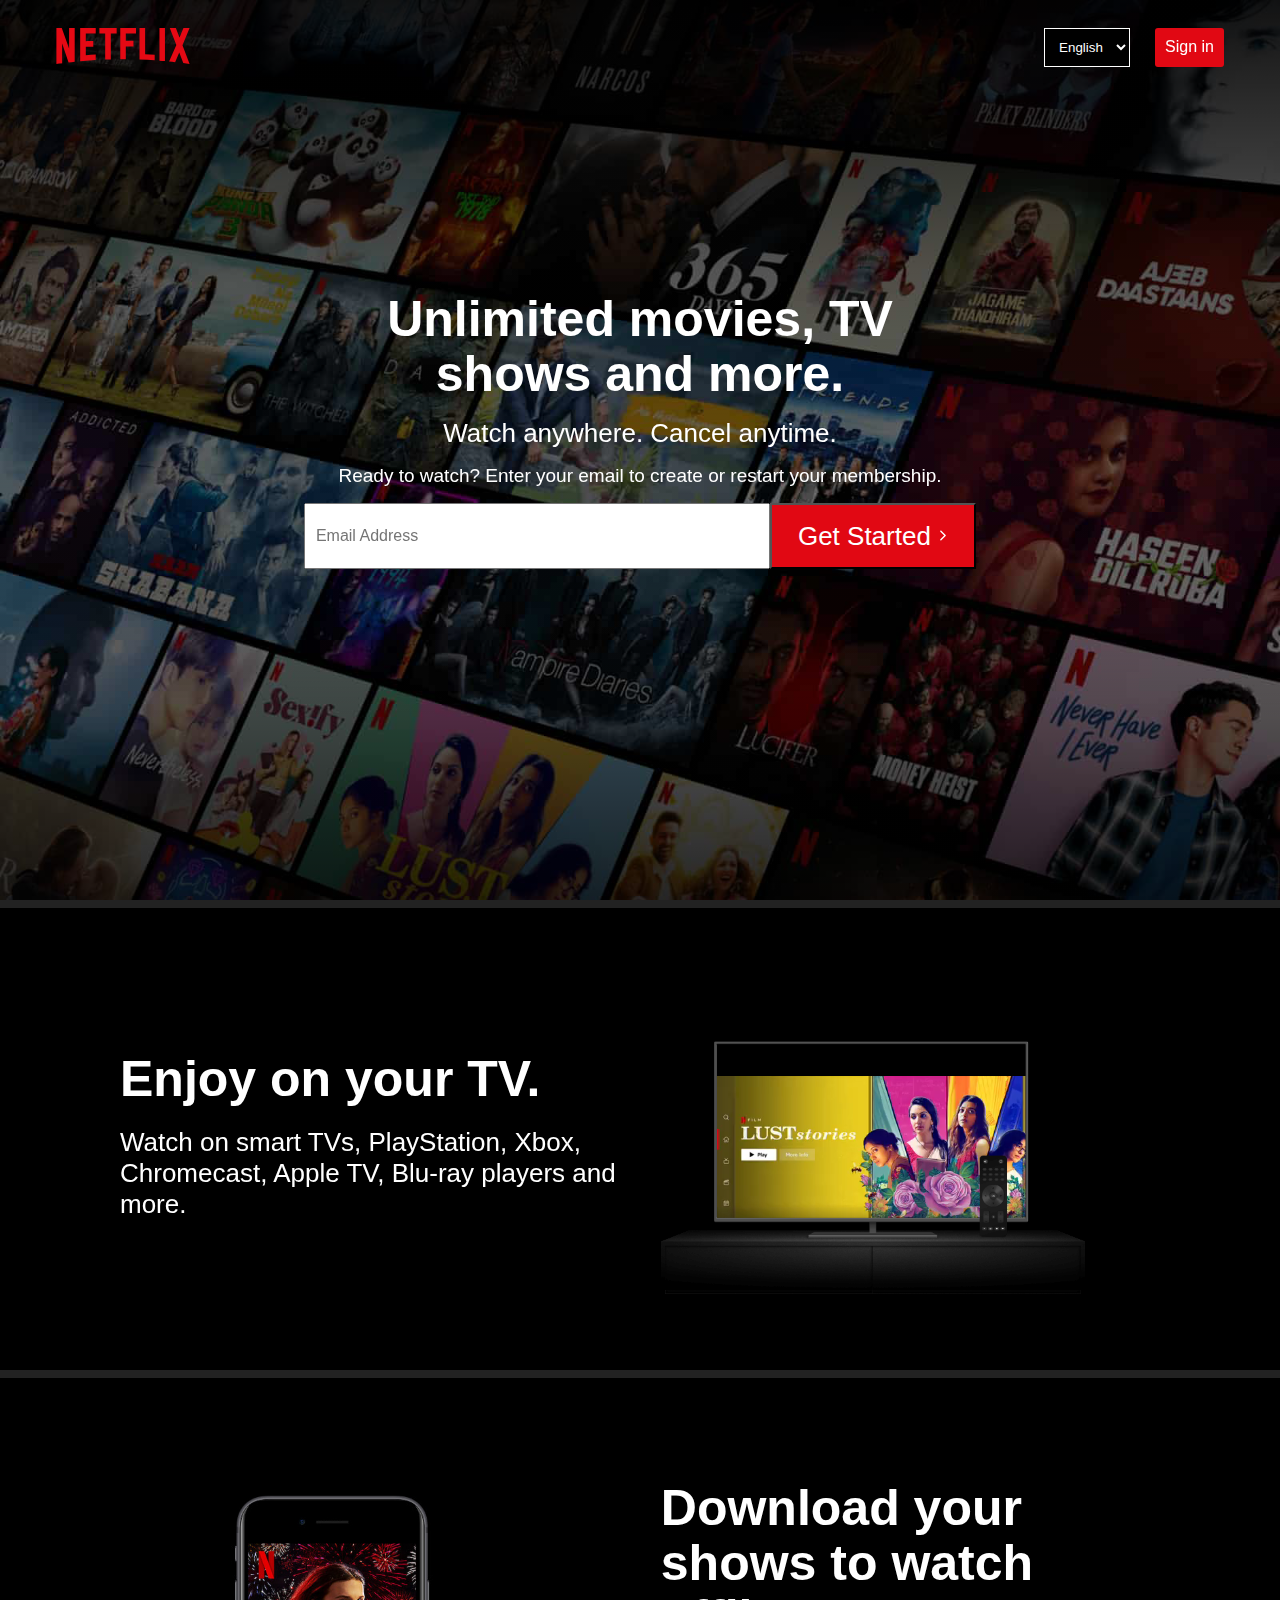
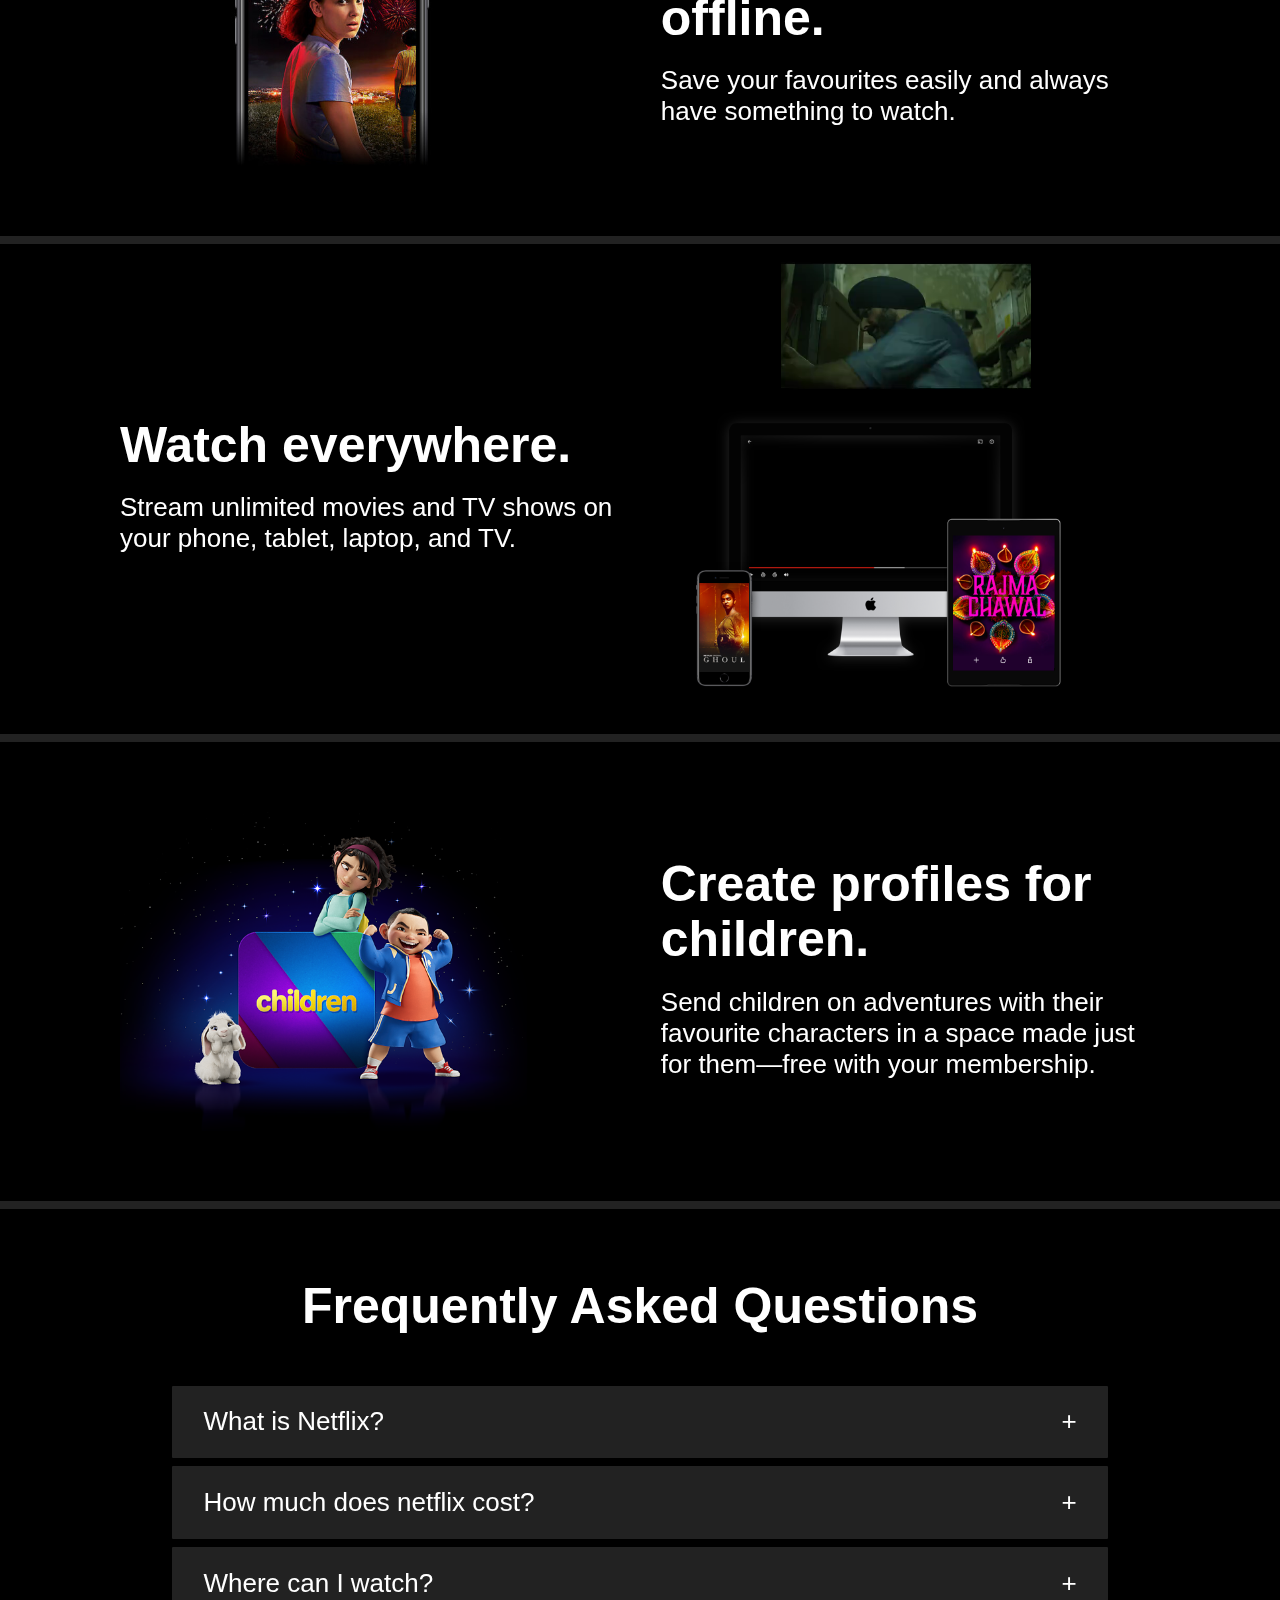
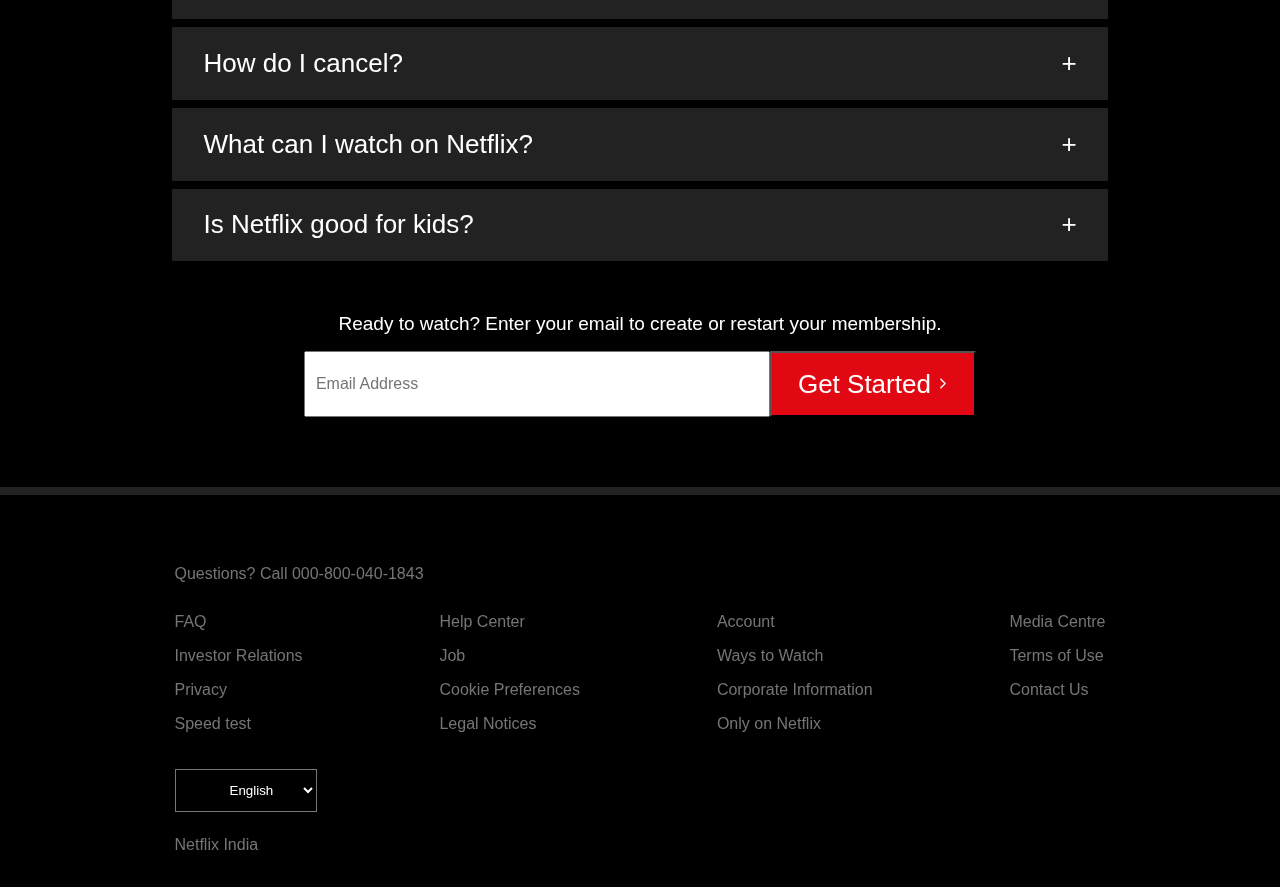
==== index.html @ d21e0068 "Cloned from mahesh-gfx.github.io, Assignment 9" ====
<!DOCTYPE html>
<html lang="en">

<head>
  <meta charset="UTF-8">
  <meta http-equiv="X-UA-Compatible" content="IE=edge">
  <meta name="viewport" content="width=device-width, initial-scale=1.0">
  <title>Netflix Clone</title>
  <link rel="icon" href="assets\favicon\nficon2016.ico" type="x-icon">
  <link rel="stylesheet" href="assets\css\app.css">
</head>

<body>
  <div class="vh-100 border-bt-8 align-center just-center" id="landing">
    <div class="flex" id="header-wrap">
      <div class="flex row space-between vw-100" id="header">
        <div class="flex logo">
          <svg viewBox="0 0 111 30" class="svg-icon" width="134px" height="36px">
            <g id="netflix-logo" width="134px" height="36px">
              <path
                d="M105.06233,14.2806261 L110.999156,30 C109.249227,29.7497422 107.500234,29.4366857 105.718437,29.1554972 L102.374168,20.4686475 L98.9371075,28.4375293 C97.2499766,28.1563408 95.5928391,28.061674 93.9057081,27.8432843 L99.9372012,14.0931671 L94.4680851,-5.68434189e-14 L99.5313525,-5.68434189e-14 L102.593495,7.87421502 L105.874965,-5.68434189e-14 L110.999156,-5.68434189e-14 L105.06233,14.2806261 Z M90.4686475,-5.68434189e-14 L85.8749649,-5.68434189e-14 L85.8749649,27.2499766 C87.3746368,27.3437061 88.9371075,27.4055675 90.4686475,27.5930265 L90.4686475,-5.68434189e-14 Z M81.9055207,26.93692 C77.7186241,26.6557316 73.5307901,26.4064111 69.250164,26.3117443 L69.250164,-5.68434189e-14 L73.9366389,-5.68434189e-14 L73.9366389,21.8745899 C76.6248008,21.9373887 79.3120255,22.1557784 81.9055207,22.2804387 L81.9055207,26.93692 Z M64.2496954,10.6561065 L64.2496954,15.3435186 L57.8442216,15.3435186 L57.8442216,25.9996251 L53.2186709,25.9996251 L53.2186709,-5.68434189e-14 L66.3436123,-5.68434189e-14 L66.3436123,4.68741213 L57.8442216,4.68741213 L57.8442216,10.6561065 L64.2496954,10.6561065 Z M45.3435186,4.68741213 L45.3435186,26.2498828 C43.7810479,26.2498828 42.1876465,26.2498828 40.6561065,26.3117443 L40.6561065,4.68741213 L35.8121661,4.68741213 L35.8121661,-5.68434189e-14 L50.2183897,-5.68434189e-14 L50.2183897,4.68741213 L45.3435186,4.68741213 Z M30.749836,15.5928391 C28.687787,15.5928391 26.2498828,15.5928391 24.4999531,15.6875059 L24.4999531,22.6562939 C27.2499766,22.4678976 30,22.2495079 32.7809542,22.1557784 L32.7809542,26.6557316 L19.812541,27.6876933 L19.812541,-5.68434189e-14 L32.7809542,-5.68434189e-14 L32.7809542,4.68741213 L24.4999531,4.68741213 L24.4999531,10.9991564 C26.3126816,10.9991564 29.0936358,10.9054269 30.749836,10.9054269 L30.749836,15.5928391 Z M4.78114163,12.9684132 L4.78114163,29.3429562 C3.09401069,29.5313525 1.59340144,29.7497422 0,30 L0,-5.68434189e-14 L4.4690224,-5.68434189e-14 L10.562377,17.0315868 L10.562377,-5.68434189e-14 L15.2497891,-5.68434189e-14 L15.2497891,28.061674 C13.5935889,28.3437998 11.906458,28.4375293 10.1246602,28.6868498 L4.78114163,12.9684132 Z">
              </path>
            </g>
          </svg>
        </div>
        <div class="flex" id="header-buttons">
          <select name="language" class="white" id="lang">
            <option value="eng">English</option>
            <option value="eng">Hindi</option>
          </select>
          <a href="" class="sign-in white">Sign in</a>
        </div>
      </div>
    </div>
    <div class="flex align-center just-center" id="get-started-card-wrap">
      <div class="flex height-auto col align-center just-center" id="get-started-card">
        <div class="flex col align-center just-center">
          <div class="unlimited white text-50-700-55">Unlimited movies, TV shows and more.</div>
          <div class="watch white text-26-400-0">Watch anywhere. Cancel anytime.</div>
          <div class="ready white">Ready to watch? Enter your email to create or restart your membership.
          </div>
        </div>
        <div class="email-form flex align-center">
          <input type="email" name="email" class="email" placeholder="Email Address">
          <button class="get-started-button text-26-400-0 white bg-red">Get Started <span><img
                src="assets\svg\arrow.svg" alt=""></span></button>
        </div>
      </div>
    </div>
  </div>

  <div class="story-card-wrap p-70-45 border-bt-8 flex ">
    <div class="story-card-content flex row align-center space-between">
      <div class="story-card-text flex col w-48">
        <div class="story-card">
          <div class="card-title text-50-700-55 white">Enjoy on your TV.</div>
          <div class="card-subtitle text-26-400-0 white">Watch on smart TVs, PlayStation, Xbox, Chromecast, Apple TV,
            Blu-ray players
            and
            more.
          </div>
        </div>
      </div>
      <div class="w-48">
        <video src="assets\video\video-tv-in-0819.m4v" class="tv-video" autoplay loop></video>
        <img class="img mw-85" src="assets/png/tv.png" id="tv">
      </div>
    </div>
  </div>

  <div class="story-card-wrap p-70-45 border-bt-8 flex row-reverse b-black">
    <div class="story-card-content flex row-reverse align-center space-between">
      <div class="story-card-text flex col w-48">
        <div class="story-card">
          <div class="card-title text-50-700-55 white">Download your shows to watch offline.</div>
          <div class="card-subtitle text-26-400-0 white">Save your favourites easily and always have something to watch.
          </div>
        </div>
      </div>
      <div class="flex w-48">
        <img class="img mw-85" src="assets\jpg\mobile-0819.jpg">
      </div>
    </div>
  </div>

  <div class="story-card-wrap p-70-45 border-bt-8 flex b-black">
    <div class="story-card-content flex row align-center space-between">
      <div class="story-card-text flex col w-48">
        <div class="story-card">
          <div class="card-title text-50-700-55 white">Watch everywhere.</div>
          <div class="card-subtitle text-26-400-0 white">Stream unlimited movies and TV shows on your phone, tablet,
            laptop, and TV.
          </div>
        </div>
      </div>
      <div class="flex= w-48">
        <video src="assets\video\video-devices-in.m4v" class="tv-video1" autoplay loop> </video>
        <img class="img mw-85" src="assets\png\device-pile-in.png" id="devices">
      </div>
    </div>
  </div>

  <div class="story-card-wrap p-70-45 border-bt-8 flex row-reverse b-black">
    <div class="story-card-content flex row-reverse align-center space-between">
      <div class="story-card-text flex col w-48">
        <div class="story-card">
          <div class="card-title text-50-700-55 white">Create profiles for children.</div>
          <div class="card-subtitle text-26-400-0 white">Send children on adventures with their favourite characters in
            a space made just for them—free with your membership.
          </div>
        </div>
      </div>
      <div class="flex w-48">
        <img class="img mw-85" src="assets\png\kids.png" alt="">
      </div>
    </div>
  </div>

  <div class="faq-wrap p-70-45 flex border-bt-8 b-black just-center align-center col" id="faq">
    <div class="faq white text-50-700-55">Frequently Asked Questions</div>
    <div class="faq-text flex col w-100">
      <div class="faq-text">
        <ul class="faq-list white">
          <li class="faq-list-item "><button
              class="accordion flex w-100 text-26-400-0 white align-center space-between">What is
              Netflix?
            </button>
            <div class="faq-ans text-26-400-0">Netflix is a streaming service that offers a wide variety of
              award-winning TV shows,
              movies, anime, documentaries and more – on thousands of internet-connected devices.

              You can watch as much as you want, whenever you want, without a single ad – all for one low monthly price.
              There's always something new to discover, and new TV shows and movies are added every week!</div>
          </li>
          <li class="faq-list-item "><button
              class="accordion flex w-100 text-26-400-0 white align-center space-between">How much
              does netflix cost?
            </button>
            <div class="faq-ans text-26-400-0">Watch Netflix on your smartphone, tablet, Smart TV, laptop, or
              streaming
              device, all
              for one fixed monthly fee. Plans range from ₹ 199 to ₹ 799 a month. No extra costs, no contracts.</div>
          </li>

          <li class="faq-list-item "><button
              class="accordion flex w-100 text-26-400-0 white align-center space-between">Where can
              I watch?
            </button>
            <div class="faq-ans text-26-400-0">Watch anywhere, anytime, on an unlimited number of devices. Sign in
              with
              your Netflix
              account to watch instantly on the web at netflix.com from your personal computer or on any
              internet-connected device that offers the Netflix app, including smart TVs, smartphones, tablets,
              streaming media players and game consoles.

              You can also download your favourite shows with the iOS, Android, or Windows 10 app. Use downloads to
              watch while you're on the go and without an internet connection. Take Netflix with you anywhere.</div>
          </li>

          <li class="faq-list-item "><button
              class="accordion flex w-100 text-26-400-0 white align-center space-between">How do I
              cancel?
            </button>
            <div class="faq-ans text-26-400-0">Netflix is flexible. There are no annoying contracts and no
              commitments.
              You can easily
              cancel your account online in two clicks. There are no cancellation fees – start or stop your account
              anytime.</div>
          </li>

          <li class="faq-list-item "><button
              class="accordion flex w-100 text-26-400-0 white align-center space-between">What can
              I watch on Netflix?
            </button>
            <div class="faq-ans text-26-400-0">Netflix has an extensive library of feature films, documentaries,
              TV
              shows, anime,
              award-winning Netflix originals, and more. Watch as much as you want, anytime you want.</div>
          </li>

          <li class="faq-list-item "><button
              class="accordion flex w-100 text-26-400-0 white align-center space-between">Is
              Netflix good for kids?
            </button>
            <div class="faq-ans text-26-400-0">The Netflix Kids experience is included in your membership to give
              parents control
              while kids enjoy family-friendly TV shows and films in their own space.

              Kids profiles come with PIN-protected parental controls that let you restrict the maturity rating of
              content kids can watch and block specific titles you don’t want kids to see.</div>
          </li>
        </ul>

        <div class="email-form flex align-center just-center col">
          <div class="col just-center">
            <div class="ready white">Ready to watch? Enter your email to create or restart your membership.
            </div>
            <div class="email-form flex align-center">
              <input type="email" name="email" class="email" placeholder="Email Address">
              <button class="get-started-button text-26-400-0 white bg-red">Get Started <span><img
                    src="assets\svg\arrow.svg" alt=""></span></button>
            </div>
          </div>
        </div>

      </div>
    </div>
  </div>

  <div class="footer-wrap flex just-center b-black">
    <div class="footer-content flex col">
      <div class="footer-top flex">
        <span>Questions? Call 000-800-040-1843</span>
      </div>
      <div class="footer-text space-between flex">
        <div class="footer-col flex col">
          <span>FAQ</span>
          <span>Investor Relations</span>
          <span>Privacy</span>
          <span>Speed test</span>
        </div>
        <div class="footer-col flex col">
          <span>Help Center</span>
          <span>Job</span>
          <span>Cookie Preferences</span>
          <span>Legal Notices</span>
        </div>
        <div class="footer-col flex col">
          <span>Account</span>
          <span>Ways to Watch</span>
          <span>Corporate Information</span>
          <span>Only on Netflix</span>
        </div>
        <div class="footer-col flex col">
          <span>Media Centre</span>
          <span>Terms of Use</span>
          <span>Contact Us</span>
        </div>
      </div>
      <div>
        <select name="language" class=" white b-black" id="lang-footer">
          <option value="eng">English</option>
          <option value="eng">Hindi</option>
        </select>
      </div>
      <span id="footer-country">Netflix India</span>
    </div>
  </div>
  <script src="assets\js\script.js"></script>
</body>

</html>
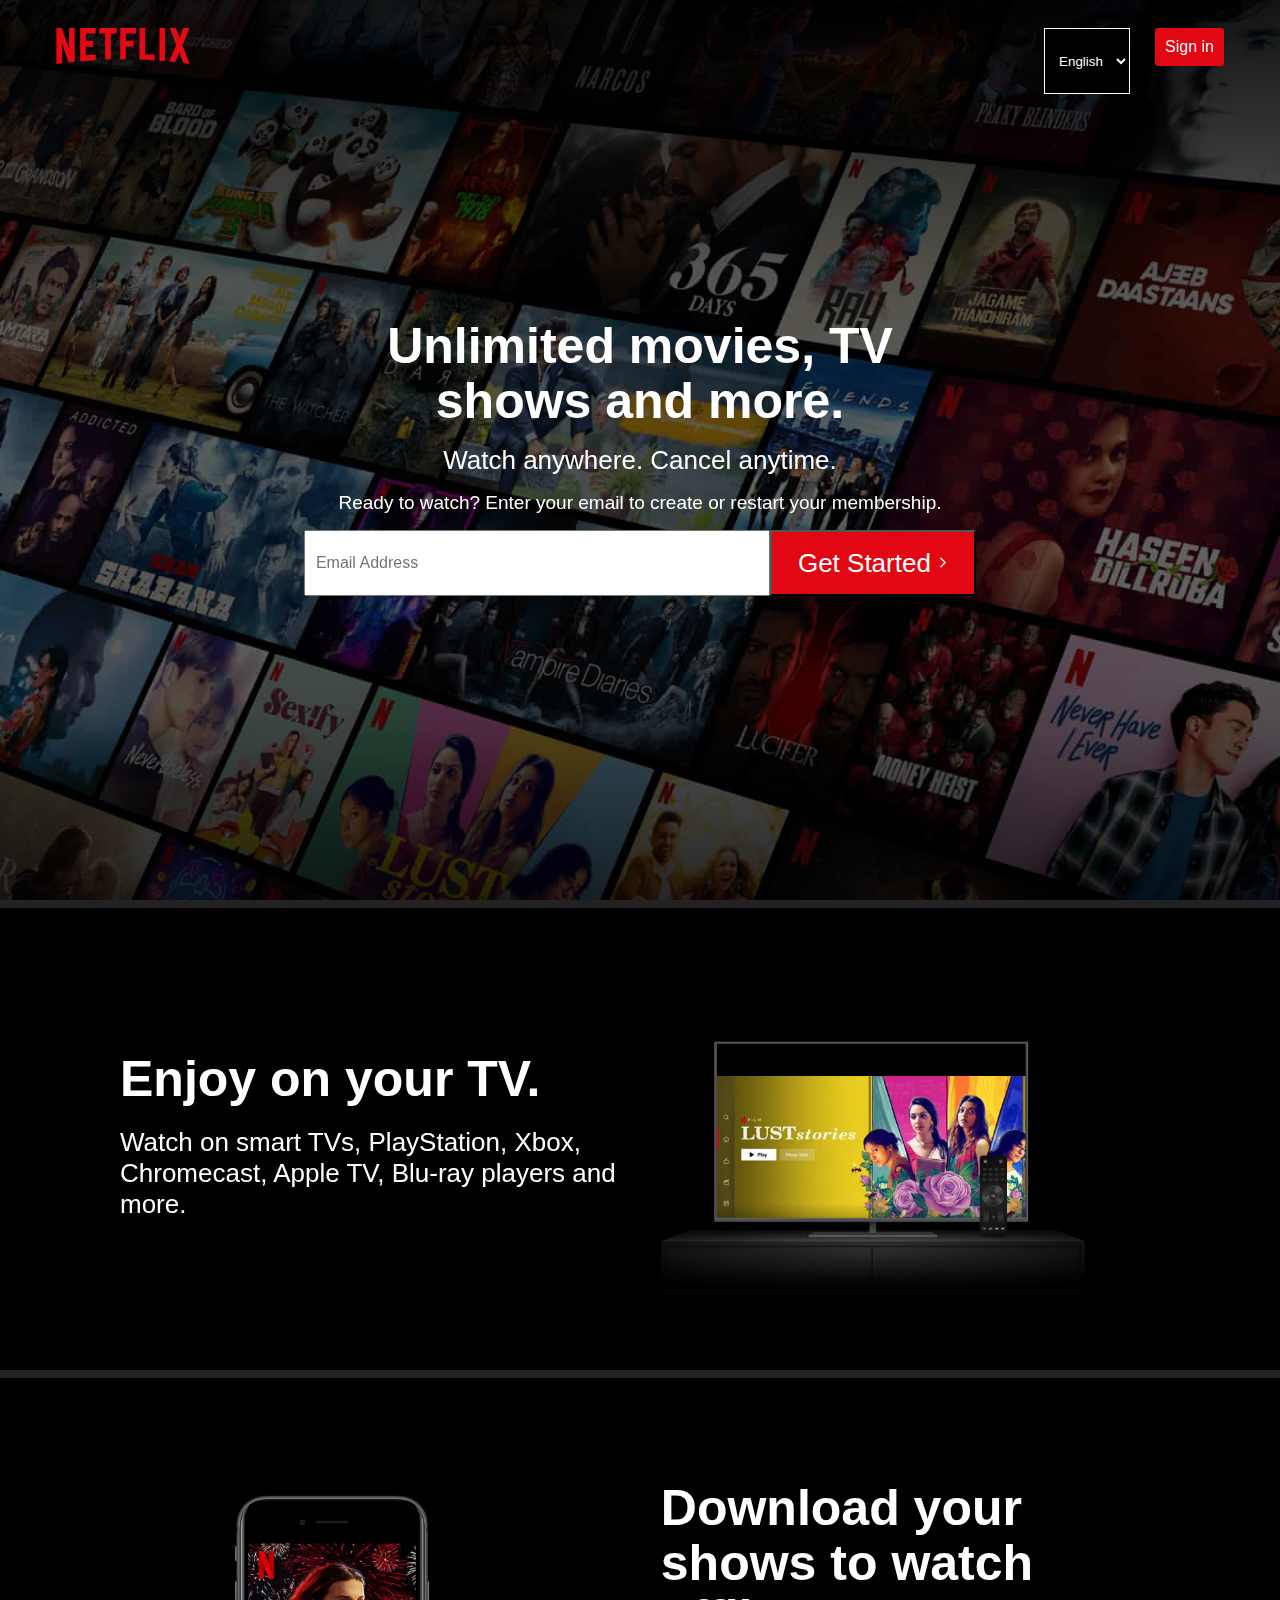
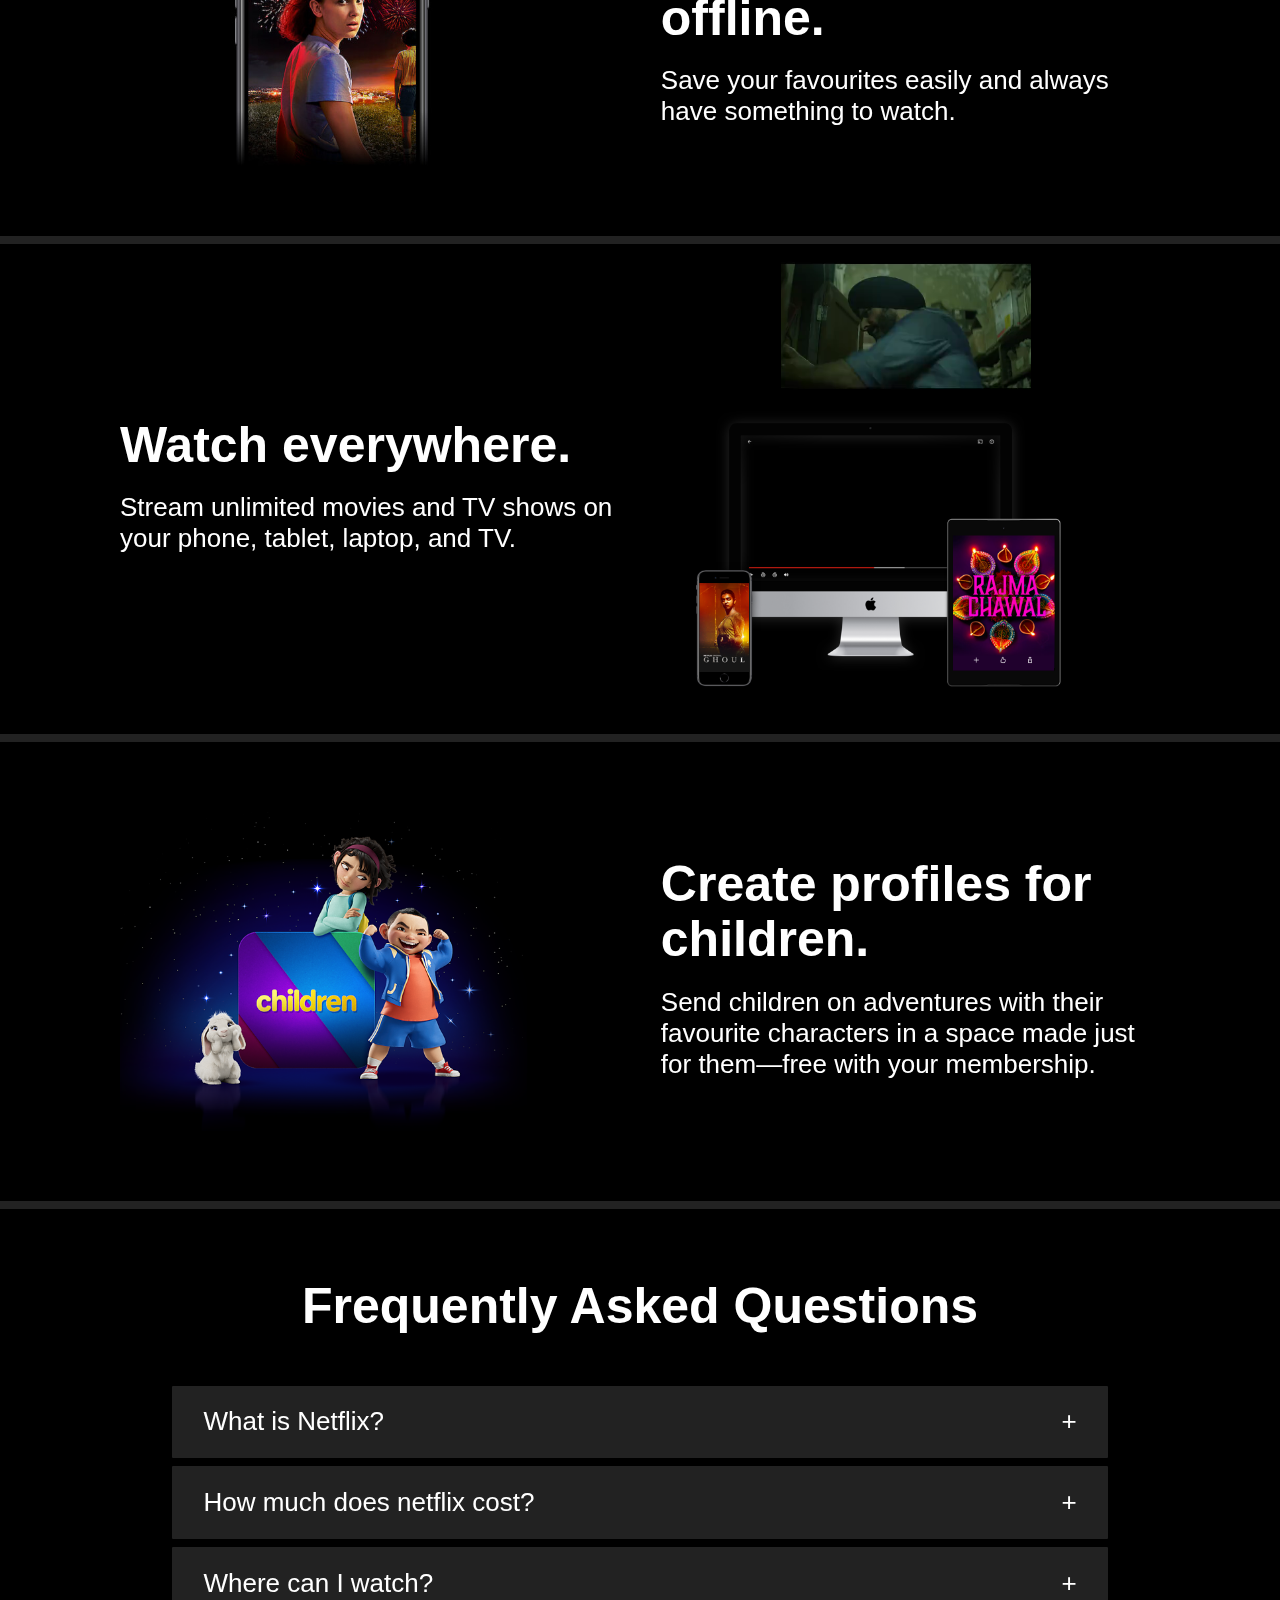
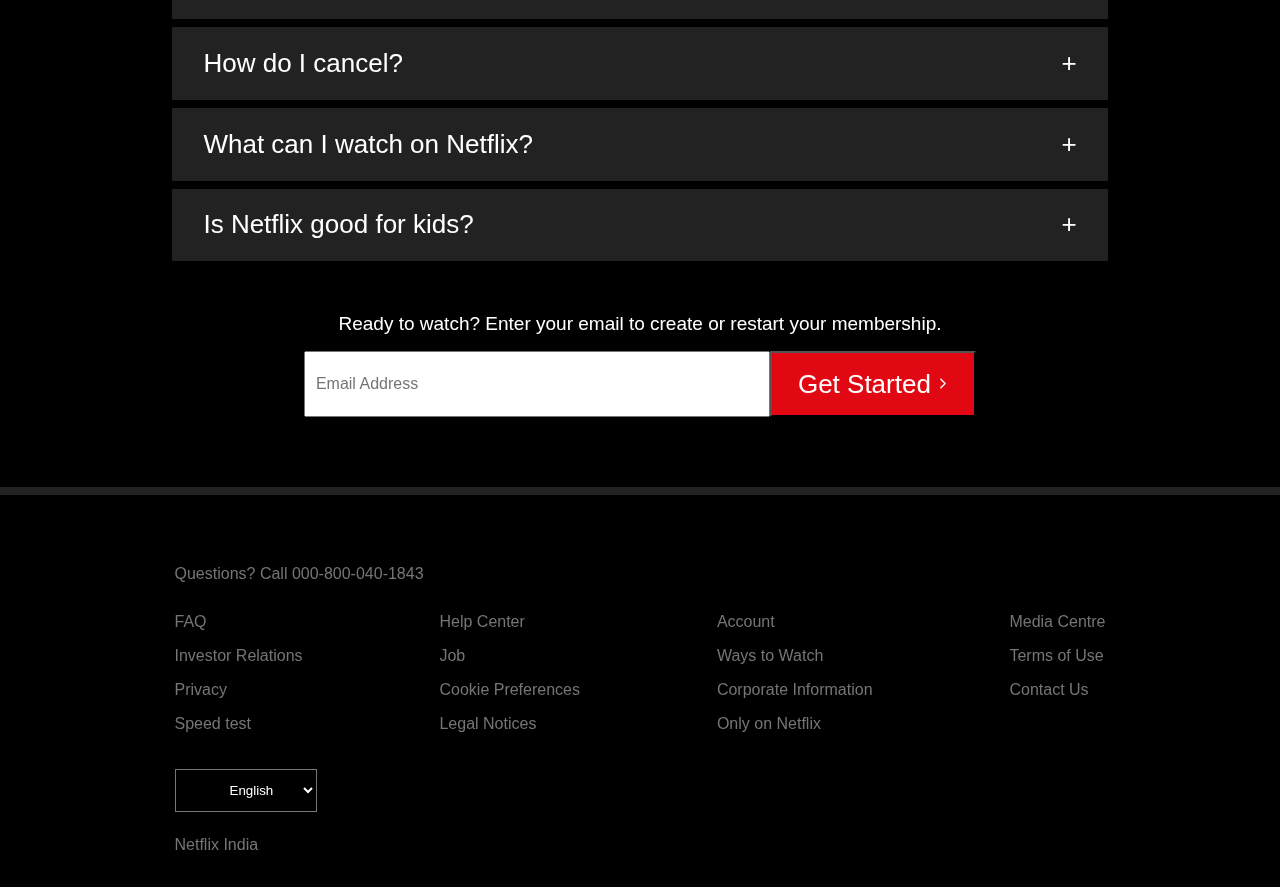
==== commit f7765044: "Updated Sign in" ====
--- a/index.html
+++ b/index.html
@@ -28,7 +28,7 @@
             <option value="eng">English</option>
             <option value="eng">Hindi</option>
           </select>
-          <a href="" class="sign-in white">Sign in</a>
+          <a href="signin.html" class="sign-in white">Sign in</a>
         </div>
       </div>
     </div>
